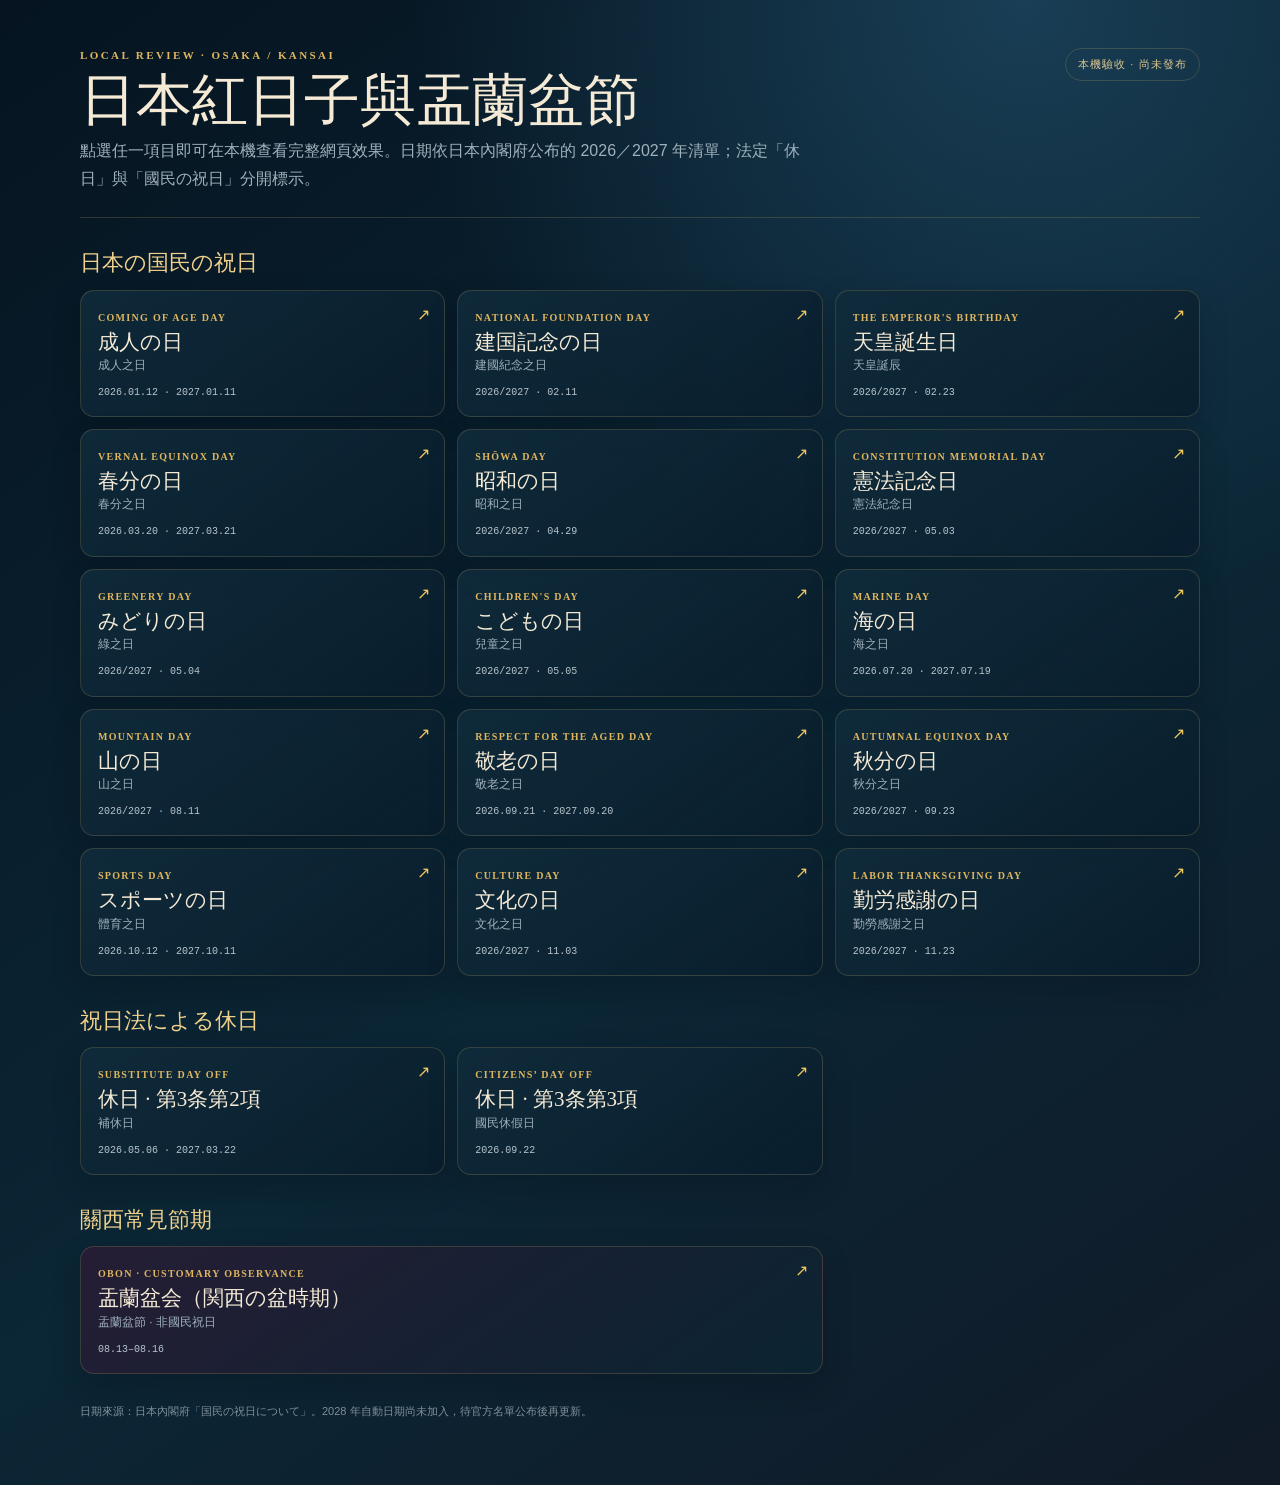
==== qa-japan-holidays.html @ 2dcba684 "Fix mobile holiday overlays and add review index" ====
<!doctype html>
<html lang="zh-Hant">
<head>
  <meta charset="utf-8">
  <meta name="viewport" content="width=device-width,initial-scale=1">
  <meta name="robots" content="noindex,nofollow">
  <title>日本紅日子與盂蘭盆節｜本機驗收</title>
  <style>
    :root{color-scheme:dark;--ink:#f5ead5;--gold:#dfb65e;--muted:#9fb1bc;--line:#d7b56632;--panel:#0c2434e8}
    *{box-sizing:border-box}body{margin:0;min-height:100vh;background:radial-gradient(circle at 80% 0,#193e55 0,transparent 34%),linear-gradient(145deg,#061421,#0b2635 58%,#111a27);color:var(--ink);font-family:-apple-system,BlinkMacSystemFont,"Hiragino Sans","Yu Gothic",sans-serif}
    main{width:min(1120px,calc(100% - 32px));margin:auto;padding:48px 0 64px}
    header{display:grid;grid-template-columns:1fr auto;gap:22px;align-items:end;padding-bottom:24px;border-bottom:1px solid var(--line)}
    .kicker{color:var(--gold);font:600 11px/1.4 Georgia,serif;letter-spacing:.22em}.title{margin:8px 0 7px;font:500 clamp(30px,5vw,56px)/1.05 "Hiragino Mincho ProN","Yu Mincho",Georgia,serif}.lede{max-width:740px;margin:0;color:var(--muted);line-height:1.75}
    .status{align-self:start;padding:8px 12px;border:1px solid var(--line);border-radius:999px;color:#d9c48f;font-size:11px;letter-spacing:.1em;white-space:nowrap}
    h2{margin:32px 0 13px;font:500 22px/1.2 "Hiragino Mincho ProN","Yu Mincho",serif;color:#f0d18b}.grid{display:grid;grid-template-columns:repeat(3,minmax(0,1fr));gap:12px}
    a{position:relative;display:flex;min-height:118px;flex-direction:column;justify-content:space-between;padding:16px 17px;border:1px solid var(--line);border-radius:14px;background:linear-gradient(145deg,#102b3be8,#091d2cd9);color:inherit;text-decoration:none;box-shadow:0 12px 30px #020b1233;transition:transform .18s ease,border-color .18s ease,background .18s ease}
    a:hover,a:focus-visible{transform:translateY(-3px);border-color:#edc9759c;background:linear-gradient(145deg,#17384a,#0b2232);outline:none}.en{color:var(--gold);font:600 10px/1.4 Georgia,serif;letter-spacing:.13em}.ja{margin:5px 0 2px;font:500 21px/1.2 "Hiragino Mincho ProN","Yu Mincho",serif}.zh{color:var(--muted);font-size:12px}.dates{margin-top:12px;color:#b7c5cc;font:500 10px/1.45 ui-monospace,SFMono-Regular,Menlo,monospace}.arrow{position:absolute;right:14px;top:14px;color:#f0c75e}.obon{grid-column:span 2;background:linear-gradient(145deg,#2a1c35d9,#0b2432)}footer{margin-top:28px;color:#7f929c;font-size:11px;line-height:1.7}
    @media(max-width:800px){header{grid-template-columns:1fr}.status{justify-self:start}.grid{grid-template-columns:repeat(2,minmax(0,1fr))}.obon{grid-column:span 2}}
    @media(max-width:520px){main{width:min(100% - 22px,1120px);padding-top:28px}.grid{grid-template-columns:1fr}.obon{grid-column:auto}a{min-height:106px}}
    @media(prefers-reduced-motion:reduce){a{transition:none}a:hover,a:focus-visible{transform:none}}
  </style>
</head>
<body>
<main>
  <header><div><div class="kicker">LOCAL REVIEW · OSAKA / KANSAI</div><h1 class="title">日本紅日子與盂蘭盆節</h1><p class="lede">點選任一項目即可在本機查看完整網頁效果。日期依日本內閣府公布的 2026／2027 年清單；法定「休日」與「國民の祝日」分開標示。</p></div><div class="status">本機驗收 · 尚未發布</div></header>
  <h2>日本の国民の祝日</h2>
  <section class="grid" aria-label="日本國民祝日預覽">
    <a href="/?season=japanholiday&amp;holiday=comingage#top"><span class="arrow">↗</span><div><span class="en">COMING OF AGE DAY</span><div class="ja">成人の日</div><div class="zh">成人之日</div></div><div class="dates">2026.01.12 · 2027.01.11</div></a>
    <a href="/?season=japanholiday&amp;holiday=foundation#top"><span class="arrow">↗</span><div><span class="en">NATIONAL FOUNDATION DAY</span><div class="ja">建国記念の日</div><div class="zh">建國紀念之日</div></div><div class="dates">2026/2027 · 02.11</div></a>
    <a href="/?season=japanholiday&amp;holiday=emperor#top"><span class="arrow">↗</span><div><span class="en">THE EMPEROR'S BIRTHDAY</span><div class="ja">天皇誕生日</div><div class="zh">天皇誕辰</div></div><div class="dates">2026/2027 · 02.23</div></a>
    <a href="/?season=japanholiday&amp;holiday=vernal#top"><span class="arrow">↗</span><div><span class="en">VERNAL EQUINOX DAY</span><div class="ja">春分の日</div><div class="zh">春分之日</div></div><div class="dates">2026.03.20 · 2027.03.21</div></a>
    <a href="/?season=japanholiday&amp;holiday=showa#top"><span class="arrow">↗</span><div><span class="en">SHŌWA DAY</span><div class="ja">昭和の日</div><div class="zh">昭和之日</div></div><div class="dates">2026/2027 · 04.29</div></a>
    <a href="/?season=japanholiday&amp;holiday=constitution#top"><span class="arrow">↗</span><div><span class="en">CONSTITUTION MEMORIAL DAY</span><div class="ja">憲法記念日</div><div class="zh">憲法紀念日</div></div><div class="dates">2026/2027 · 05.03</div></a>
    <a href="/?season=japanholiday&amp;holiday=greenery#top"><span class="arrow">↗</span><div><span class="en">GREENERY DAY</span><div class="ja">みどりの日</div><div class="zh">綠之日</div></div><div class="dates">2026/2027 · 05.04</div></a>
    <a href="/?season=japanholiday&amp;holiday=children#top"><span class="arrow">↗</span><div><span class="en">CHILDREN'S DAY</span><div class="ja">こどもの日</div><div class="zh">兒童之日</div></div><div class="dates">2026/2027 · 05.05</div></a>
    <a href="/?season=japanholiday&amp;holiday=marine#top"><span class="arrow">↗</span><div><span class="en">MARINE DAY</span><div class="ja">海の日</div><div class="zh">海之日</div></div><div class="dates">2026.07.20 · 2027.07.19</div></a>
    <a href="/?season=japanholiday&amp;holiday=mountain#top"><span class="arrow">↗</span><div><span class="en">MOUNTAIN DAY</span><div class="ja">山の日</div><div class="zh">山之日</div></div><div class="dates">2026/2027 · 08.11</div></a>
    <a href="/?season=japanholiday&amp;holiday=respect#top"><span class="arrow">↗</span><div><span class="en">RESPECT FOR THE AGED DAY</span><div class="ja">敬老の日</div><div class="zh">敬老之日</div></div><div class="dates">2026.09.21 · 2027.09.20</div></a>
    <a href="/?season=japanholiday&amp;holiday=autumnal#top"><span class="arrow">↗</span><div><span class="en">AUTUMNAL EQUINOX DAY</span><div class="ja">秋分の日</div><div class="zh">秋分之日</div></div><div class="dates">2026/2027 · 09.23</div></a>
    <a href="/?season=japanholiday&amp;holiday=sports#top"><span class="arrow">↗</span><div><span class="en">SPORTS DAY</span><div class="ja">スポーツの日</div><div class="zh">體育之日</div></div><div class="dates">2026.10.12 · 2027.10.11</div></a>
    <a href="/?season=japanholiday&amp;holiday=culture#top"><span class="arrow">↗</span><div><span class="en">CULTURE DAY</span><div class="ja">文化の日</div><div class="zh">文化之日</div></div><div class="dates">2026/2027 · 11.03</div></a>
    <a href="/?season=japanholiday&amp;holiday=labor#top"><span class="arrow">↗</span><div><span class="en">LABOR THANKSGIVING DAY</span><div class="ja">勤労感謝の日</div><div class="zh">勤勞感謝之日</div></div><div class="dates">2026/2027 · 11.23</div></a>
  </section>
  <h2>祝日法による休日</h2>
  <section class="grid" aria-label="日本法定休日預覽">
    <a href="/?season=japanholiday&amp;holiday=substitute#top"><span class="arrow">↗</span><div><span class="en">SUBSTITUTE DAY OFF</span><div class="ja">休日 · 第3条第2項</div><div class="zh">補休日</div></div><div class="dates">2026.05.06 · 2027.03.22</div></a>
    <a href="/?season=japanholiday&amp;holiday=citizens#top"><span class="arrow">↗</span><div><span class="en">CITIZENS’ DAY OFF</span><div class="ja">休日 · 第3条第3項</div><div class="zh">國民休假日</div></div><div class="dates">2026.09.22</div></a>
  </section>
  <h2>關西常見節期</h2>
  <section class="grid" aria-label="盂蘭盆節預覽">
    <a class="obon" href="/?season=obon#top"><span class="arrow">↗</span><div><span class="en">OBON · CUSTOMARY OBSERVANCE</span><div class="ja">盂蘭盆会（関西の盆時期）</div><div class="zh">盂蘭盆節 · 非國民祝日</div></div><div class="dates">08.13–08.16</div></a>
  </section>
  <footer>日期來源：日本內閣府「国民の祝日について」。2028 年自動日期尚未加入，待官方名單公布後再更新。</footer>
</main>
</body>
</html>
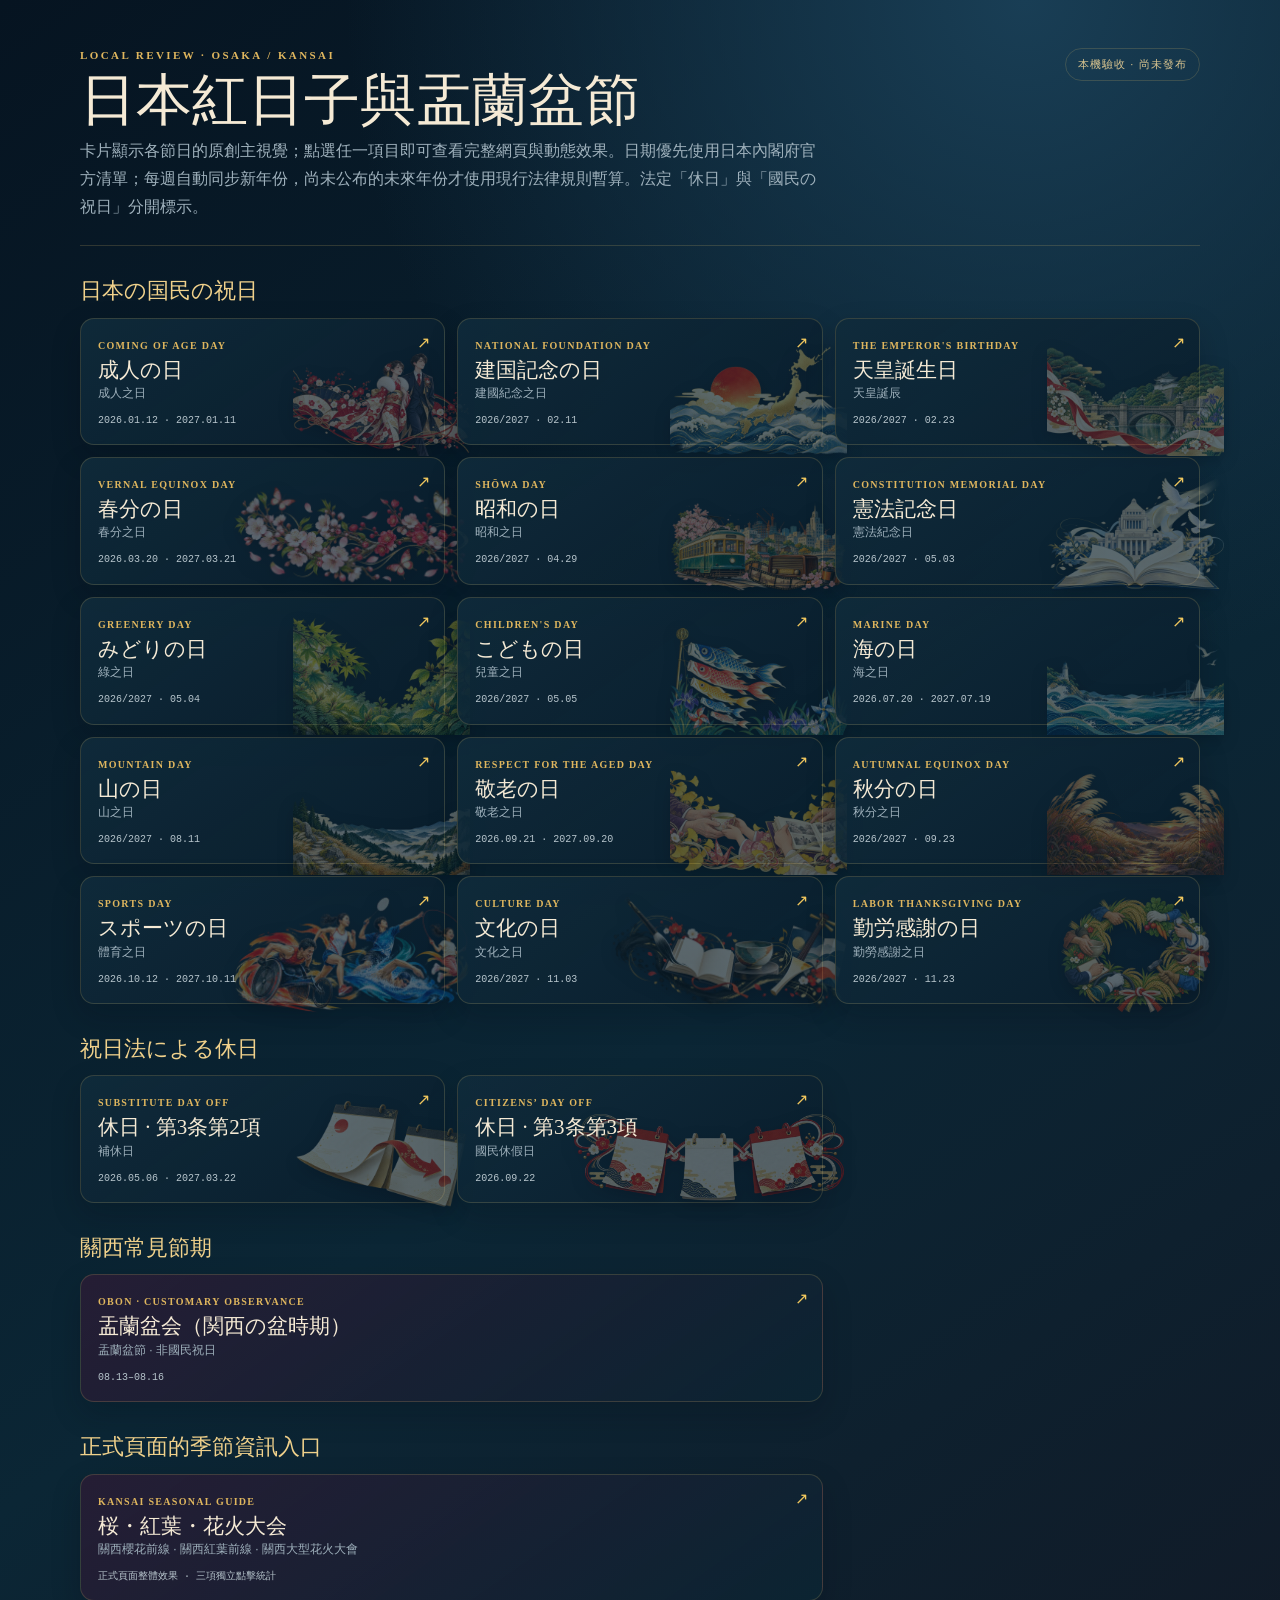
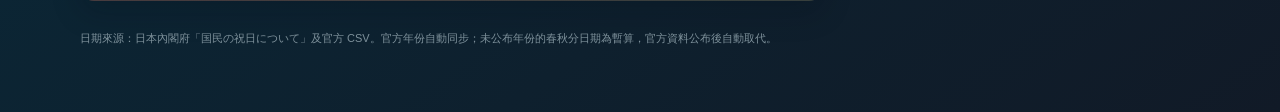
==== commit 672c1db6: "Add illustrated Japanese holiday calendar and seasonal guides" ====
--- a/qa-japan-holidays.html
+++ b/qa-japan-holidays.html
@@ -14,7 +14,7 @@
     .status{align-self:start;padding:8px 12px;border:1px solid var(--line);border-radius:999px;color:#d9c48f;font-size:11px;letter-spacing:.1em;white-space:nowrap}
     h2{margin:32px 0 13px;font:500 22px/1.2 "Hiragino Mincho ProN","Yu Mincho",serif;color:#f0d18b}.grid{display:grid;grid-template-columns:repeat(3,minmax(0,1fr));gap:12px}
     a{position:relative;display:flex;min-height:118px;flex-direction:column;justify-content:space-between;padding:16px 17px;border:1px solid var(--line);border-radius:14px;background:linear-gradient(145deg,#102b3be8,#091d2cd9);color:inherit;text-decoration:none;box-shadow:0 12px 30px #020b1233;transition:transform .18s ease,border-color .18s ease,background .18s ease}
-    a:hover,a:focus-visible{transform:translateY(-3px);border-color:#edc9759c;background:linear-gradient(145deg,#17384a,#0b2232);outline:none}.en{color:var(--gold);font:600 10px/1.4 Georgia,serif;letter-spacing:.13em}.ja{margin:5px 0 2px;font:500 21px/1.2 "Hiragino Mincho ProN","Yu Mincho",serif}.zh{color:var(--muted);font-size:12px}.dates{margin-top:12px;color:#b7c5cc;font:500 10px/1.45 ui-monospace,SFMono-Regular,Menlo,monospace}.arrow{position:absolute;right:14px;top:14px;color:#f0c75e}.obon{grid-column:span 2;background:linear-gradient(145deg,#2a1c35d9,#0b2432)}footer{margin-top:28px;color:#7f929c;font-size:11px;line-height:1.7}
+    a:hover,a:focus-visible{transform:translateY(-3px);border-color:#edc9759c;background:linear-gradient(145deg,#17384a,#0b2232);outline:none}.card-art{position:absolute;z-index:0;right:-7%;bottom:-9%;width:76%;height:94%;object-fit:contain;object-position:right bottom;opacity:.33;filter:drop-shadow(0 5px 8px #020812a8) saturate(1.08);transition:opacity .2s ease,transform .25s ease}a:hover .card-art,a:focus-visible .card-art{opacity:.53;transform:translateY(-3px) scale(1.025)}a>div,.dates{position:relative;z-index:2}.arrow{z-index:3}.en{color:var(--gold);font:600 10px/1.4 Georgia,serif;letter-spacing:.13em}.ja{margin:5px 0 2px;font:500 21px/1.2 "Hiragino Mincho ProN","Yu Mincho",serif}.zh{color:var(--muted);font-size:12px}.dates{margin-top:12px;color:#b7c5cc;font:500 10px/1.45 ui-monospace,SFMono-Regular,Menlo,monospace}.arrow{position:absolute;right:14px;top:14px;color:#f0c75e}.obon{grid-column:span 2;background:linear-gradient(145deg,#2a1c35d9,#0b2432)}footer{margin-top:28px;color:#7f929c;font-size:11px;line-height:1.7}
     @media(max-width:800px){header{grid-template-columns:1fr}.status{justify-self:start}.grid{grid-template-columns:repeat(2,minmax(0,1fr))}.obon{grid-column:span 2}}
     @media(max-width:520px){main{width:min(100% - 22px,1120px);padding-top:28px}.grid{grid-template-columns:1fr}.obon{grid-column:auto}a{min-height:106px}}
     @media(prefers-reduced-motion:reduce){a{transition:none}a:hover,a:focus-visible{transform:none}}
@@ -22,35 +22,39 @@
 </head>
 <body>
 <main>
-  <header><div><div class="kicker">LOCAL REVIEW · OSAKA / KANSAI</div><h1 class="title">日本紅日子與盂蘭盆節</h1><p class="lede">點選任一項目即可在本機查看完整網頁效果。日期依日本內閣府公布的 2026／2027 年清單；法定「休日」與「國民の祝日」分開標示。</p></div><div class="status">本機驗收 · 尚未發布</div></header>
+  <header><div><div class="kicker">LOCAL REVIEW · OSAKA / KANSAI</div><h1 class="title">日本紅日子與盂蘭盆節</h1><p class="lede">卡片顯示各節日的原創主視覺；點選任一項目即可查看完整網頁與動態效果。日期優先使用日本內閣府官方清單；每週自動同步新年份，尚未公布的未來年份才使用現行法律規則暫算。法定「休日」與「國民の祝日」分開標示。</p></div><div class="status">本機驗收 · 尚未發布</div></header>
   <h2>日本の国民の祝日</h2>
   <section class="grid" aria-label="日本國民祝日預覽">
-    <a href="/?season=japanholiday&amp;holiday=comingage#top"><span class="arrow">↗</span><div><span class="en">COMING OF AGE DAY</span><div class="ja">成人の日</div><div class="zh">成人之日</div></div><div class="dates">2026.01.12 · 2027.01.11</div></a>
-    <a href="/?season=japanholiday&amp;holiday=foundation#top"><span class="arrow">↗</span><div><span class="en">NATIONAL FOUNDATION DAY</span><div class="ja">建国記念の日</div><div class="zh">建國紀念之日</div></div><div class="dates">2026/2027 · 02.11</div></a>
-    <a href="/?season=japanholiday&amp;holiday=emperor#top"><span class="arrow">↗</span><div><span class="en">THE EMPEROR'S BIRTHDAY</span><div class="ja">天皇誕生日</div><div class="zh">天皇誕辰</div></div><div class="dates">2026/2027 · 02.23</div></a>
-    <a href="/?season=japanholiday&amp;holiday=vernal#top"><span class="arrow">↗</span><div><span class="en">VERNAL EQUINOX DAY</span><div class="ja">春分の日</div><div class="zh">春分之日</div></div><div class="dates">2026.03.20 · 2027.03.21</div></a>
-    <a href="/?season=japanholiday&amp;holiday=showa#top"><span class="arrow">↗</span><div><span class="en">SHŌWA DAY</span><div class="ja">昭和の日</div><div class="zh">昭和之日</div></div><div class="dates">2026/2027 · 04.29</div></a>
-    <a href="/?season=japanholiday&amp;holiday=constitution#top"><span class="arrow">↗</span><div><span class="en">CONSTITUTION MEMORIAL DAY</span><div class="ja">憲法記念日</div><div class="zh">憲法紀念日</div></div><div class="dates">2026/2027 · 05.03</div></a>
-    <a href="/?season=japanholiday&amp;holiday=greenery#top"><span class="arrow">↗</span><div><span class="en">GREENERY DAY</span><div class="ja">みどりの日</div><div class="zh">綠之日</div></div><div class="dates">2026/2027 · 05.04</div></a>
-    <a href="/?season=japanholiday&amp;holiday=children#top"><span class="arrow">↗</span><div><span class="en">CHILDREN'S DAY</span><div class="ja">こどもの日</div><div class="zh">兒童之日</div></div><div class="dates">2026/2027 · 05.05</div></a>
-    <a href="/?season=japanholiday&amp;holiday=marine#top"><span class="arrow">↗</span><div><span class="en">MARINE DAY</span><div class="ja">海の日</div><div class="zh">海之日</div></div><div class="dates">2026.07.20 · 2027.07.19</div></a>
-    <a href="/?season=japanholiday&amp;holiday=mountain#top"><span class="arrow">↗</span><div><span class="en">MOUNTAIN DAY</span><div class="ja">山の日</div><div class="zh">山之日</div></div><div class="dates">2026/2027 · 08.11</div></a>
-    <a href="/?season=japanholiday&amp;holiday=respect#top"><span class="arrow">↗</span><div><span class="en">RESPECT FOR THE AGED DAY</span><div class="ja">敬老の日</div><div class="zh">敬老之日</div></div><div class="dates">2026.09.21 · 2027.09.20</div></a>
-    <a href="/?season=japanholiday&amp;holiday=autumnal#top"><span class="arrow">↗</span><div><span class="en">AUTUMNAL EQUINOX DAY</span><div class="ja">秋分の日</div><div class="zh">秋分之日</div></div><div class="dates">2026/2027 · 09.23</div></a>
-    <a href="/?season=japanholiday&amp;holiday=sports#top"><span class="arrow">↗</span><div><span class="en">SPORTS DAY</span><div class="ja">スポーツの日</div><div class="zh">體育之日</div></div><div class="dates">2026.10.12 · 2027.10.11</div></a>
-    <a href="/?season=japanholiday&amp;holiday=culture#top"><span class="arrow">↗</span><div><span class="en">CULTURE DAY</span><div class="ja">文化の日</div><div class="zh">文化之日</div></div><div class="dates">2026/2027 · 11.03</div></a>
-    <a href="/?season=japanholiday&amp;holiday=labor#top"><span class="arrow">↗</span><div><span class="en">LABOR THANKSGIVING DAY</span><div class="ja">勤労感謝の日</div><div class="zh">勤勞感謝之日</div></div><div class="dates">2026/2027 · 11.23</div></a>
+    <a href="/?season=japanholiday&amp;holiday=comingage#top"><span class="arrow">↗</span><img class="card-art" src="assets/seasonal/holiday-comingage-v1.webp" alt="" aria-hidden="true"><div><span class="en">COMING OF AGE DAY</span><div class="ja">成人の日</div><div class="zh">成人之日</div></div><div class="dates">2026.01.12 · 2027.01.11</div></a>
+    <a href="/?season=japanholiday&amp;holiday=foundation#top"><span class="arrow">↗</span><img class="card-art" src="assets/seasonal/holiday-foundation-v1.webp" alt="" aria-hidden="true"><div><span class="en">NATIONAL FOUNDATION DAY</span><div class="ja">建国記念の日</div><div class="zh">建國紀念之日</div></div><div class="dates">2026/2027 · 02.11</div></a>
+    <a href="/?season=japanholiday&amp;holiday=emperor#top"><span class="arrow">↗</span><img class="card-art" src="assets/seasonal/holiday-emperor-v1.webp" alt="" aria-hidden="true"><div><span class="en">THE EMPEROR'S BIRTHDAY</span><div class="ja">天皇誕生日</div><div class="zh">天皇誕辰</div></div><div class="dates">2026/2027 · 02.23</div></a>
+    <a href="/?season=japanholiday&amp;holiday=vernal#top"><span class="arrow">↗</span><img class="card-art" src="assets/seasonal/holiday-vernal-v1.webp" alt="" aria-hidden="true"><div><span class="en">VERNAL EQUINOX DAY</span><div class="ja">春分の日</div><div class="zh">春分之日</div></div><div class="dates">2026.03.20 · 2027.03.21</div></a>
+    <a href="/?season=japanholiday&amp;holiday=showa#top"><span class="arrow">↗</span><img class="card-art" src="assets/seasonal/holiday-showa-v1.webp" alt="" aria-hidden="true"><div><span class="en">SHŌWA DAY</span><div class="ja">昭和の日</div><div class="zh">昭和之日</div></div><div class="dates">2026/2027 · 04.29</div></a>
+    <a href="/?season=japanholiday&amp;holiday=constitution#top"><span class="arrow">↗</span><img class="card-art" src="assets/seasonal/holiday-constitution-v1.webp" alt="" aria-hidden="true"><div><span class="en">CONSTITUTION MEMORIAL DAY</span><div class="ja">憲法記念日</div><div class="zh">憲法紀念日</div></div><div class="dates">2026/2027 · 05.03</div></a>
+    <a href="/?season=japanholiday&amp;holiday=greenery#top"><span class="arrow">↗</span><img class="card-art" src="assets/seasonal/holiday-greenery-v1.webp" alt="" aria-hidden="true"><div><span class="en">GREENERY DAY</span><div class="ja">みどりの日</div><div class="zh">綠之日</div></div><div class="dates">2026/2027 · 05.04</div></a>
+    <a href="/?season=japanholiday&amp;holiday=children#top"><span class="arrow">↗</span><img class="card-art" src="assets/seasonal/holiday-children-v1.webp" alt="" aria-hidden="true"><div><span class="en">CHILDREN'S DAY</span><div class="ja">こどもの日</div><div class="zh">兒童之日</div></div><div class="dates">2026/2027 · 05.05</div></a>
+    <a href="/?season=japanholiday&amp;holiday=marine#top"><span class="arrow">↗</span><img class="card-art" src="assets/seasonal/holiday-marine-v1.webp" alt="" aria-hidden="true"><div><span class="en">MARINE DAY</span><div class="ja">海の日</div><div class="zh">海之日</div></div><div class="dates">2026.07.20 · 2027.07.19</div></a>
+    <a href="/?season=japanholiday&amp;holiday=mountain#top"><span class="arrow">↗</span><img class="card-art" src="assets/seasonal/holiday-mountain-v1.webp" alt="" aria-hidden="true"><div><span class="en">MOUNTAIN DAY</span><div class="ja">山の日</div><div class="zh">山之日</div></div><div class="dates">2026/2027 · 08.11</div></a>
+    <a href="/?season=japanholiday&amp;holiday=respect#top"><span class="arrow">↗</span><img class="card-art" src="assets/seasonal/holiday-respect-v1.webp" alt="" aria-hidden="true"><div><span class="en">RESPECT FOR THE AGED DAY</span><div class="ja">敬老の日</div><div class="zh">敬老之日</div></div><div class="dates">2026.09.21 · 2027.09.20</div></a>
+    <a href="/?season=japanholiday&amp;holiday=autumnal#top"><span class="arrow">↗</span><img class="card-art" src="assets/seasonal/holiday-autumnal-v1.webp" alt="" aria-hidden="true"><div><span class="en">AUTUMNAL EQUINOX DAY</span><div class="ja">秋分の日</div><div class="zh">秋分之日</div></div><div class="dates">2026/2027 · 09.23</div></a>
+    <a href="/?season=japanholiday&amp;holiday=sports#top"><span class="arrow">↗</span><img class="card-art" src="assets/seasonal/holiday-sports-v1.webp" alt="" aria-hidden="true"><div><span class="en">SPORTS DAY</span><div class="ja">スポーツの日</div><div class="zh">體育之日</div></div><div class="dates">2026.10.12 · 2027.10.11</div></a>
+    <a href="/?season=japanholiday&amp;holiday=culture#top"><span class="arrow">↗</span><img class="card-art" src="assets/seasonal/holiday-culture-v1.webp" alt="" aria-hidden="true"><div><span class="en">CULTURE DAY</span><div class="ja">文化の日</div><div class="zh">文化之日</div></div><div class="dates">2026/2027 · 11.03</div></a>
+    <a href="/?season=japanholiday&amp;holiday=labor#top"><span class="arrow">↗</span><img class="card-art" src="assets/seasonal/holiday-labor-v1.webp" alt="" aria-hidden="true"><div><span class="en">LABOR THANKSGIVING DAY</span><div class="ja">勤労感謝の日</div><div class="zh">勤勞感謝之日</div></div><div class="dates">2026/2027 · 11.23</div></a>
   </section>
   <h2>祝日法による休日</h2>
   <section class="grid" aria-label="日本法定休日預覽">
-    <a href="/?season=japanholiday&amp;holiday=substitute#top"><span class="arrow">↗</span><div><span class="en">SUBSTITUTE DAY OFF</span><div class="ja">休日 · 第3条第2項</div><div class="zh">補休日</div></div><div class="dates">2026.05.06 · 2027.03.22</div></a>
-    <a href="/?season=japanholiday&amp;holiday=citizens#top"><span class="arrow">↗</span><div><span class="en">CITIZENS’ DAY OFF</span><div class="ja">休日 · 第3条第3項</div><div class="zh">國民休假日</div></div><div class="dates">2026.09.22</div></a>
+    <a href="/?season=japanholiday&amp;holiday=substitute#top"><span class="arrow">↗</span><img class="card-art" src="assets/seasonal/holiday-substitute-v1.webp" alt="" aria-hidden="true"><div><span class="en">SUBSTITUTE DAY OFF</span><div class="ja">休日 · 第3条第2項</div><div class="zh">補休日</div></div><div class="dates">2026.05.06 · 2027.03.22</div></a>
+    <a href="/?season=japanholiday&amp;holiday=citizens#top"><span class="arrow">↗</span><img class="card-art" src="assets/seasonal/holiday-citizens-v1.webp" alt="" aria-hidden="true"><div><span class="en">CITIZENS’ DAY OFF</span><div class="ja">休日 · 第3条第3項</div><div class="zh">國民休假日</div></div><div class="dates">2026.09.22</div></a>
   </section>
   <h2>關西常見節期</h2>
   <section class="grid" aria-label="盂蘭盆節預覽">
     <a class="obon" href="/?season=obon#top"><span class="arrow">↗</span><div><span class="en">OBON · CUSTOMARY OBSERVANCE</span><div class="ja">盂蘭盆会（関西の盆時期）</div><div class="zh">盂蘭盆節 · 非國民祝日</div></div><div class="dates">08.13–08.16</div></a>
   </section>
-  <footer>日期來源：日本內閣府「国民の祝日について」。2028 年自動日期尚未加入，待官方名單公布後再更新。</footer>
+  <h2>正式頁面的季節資訊入口</h2>
+  <section class="grid" aria-label="關西季節資訊入口預覽">
+    <a class="obon" href="/?season=off#seasonal-guides"><span class="arrow">↗</span><div><span class="en">KANSAI SEASONAL GUIDE</span><div class="ja">桜・紅葉・花火大会</div><div class="zh">關西櫻花前線 · 關西紅葉前線 · 關西大型花火大會</div></div><div class="dates">正式頁面整體效果 · 三項獨立點擊統計</div></a>
+  </section>
+  <footer>日期來源：日本內閣府「国民の祝日について」及官方 CSV。官方年份自動同步；未公布年份的春秋分日期為暫算，官方資料公布後自動取代。</footer>
 </main>
 </body>
 </html>
